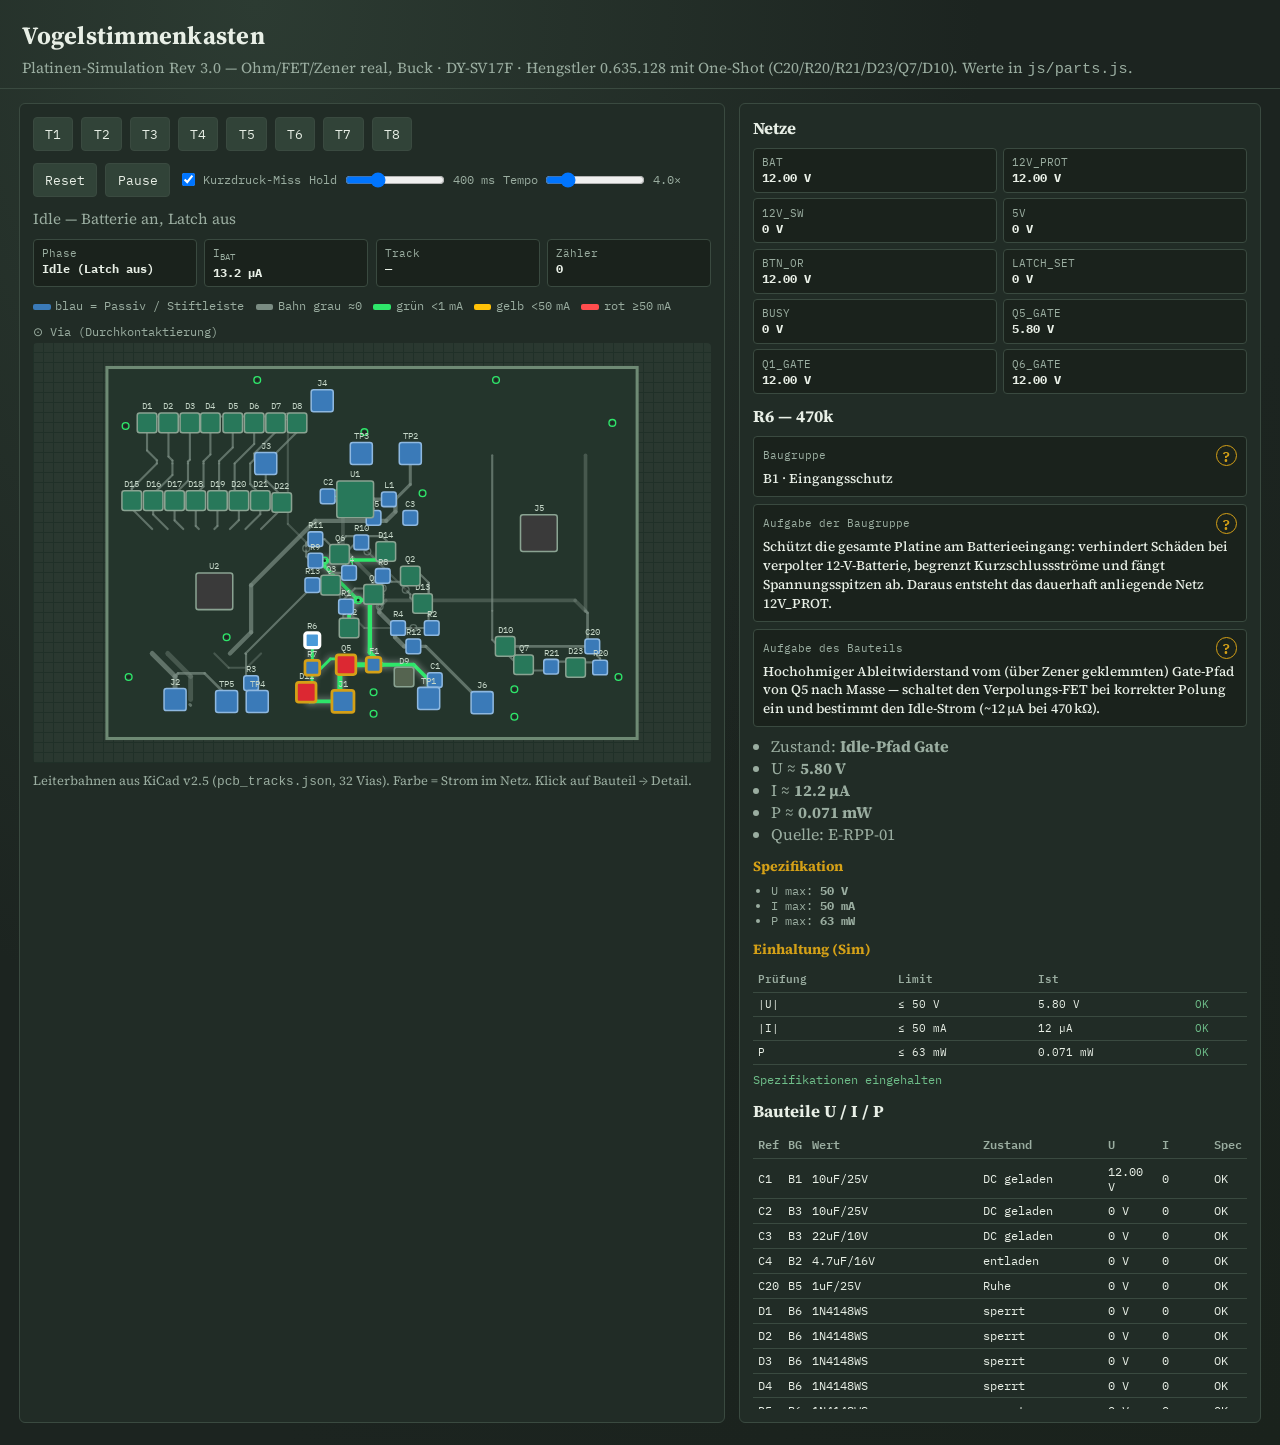
==== simulation/index.html @ e8a03802 "Publish Vogelstimmen MBSE showcase and refresh V3.0 fab package. Includes interactive presentation (" ====
<!DOCTYPE html>
<html lang="de">
<head>
  <meta charset="utf-8" />
  <meta http-equiv="Cache-Control" content="no-cache, no-store, must-revalidate" />
  <meta http-equiv="Pragma" content="no-cache" />
  <meta name="sim-rev" content="2.5" />
  <meta name="viewport" content="width=device-width, initial-scale=1" />
  <title>Vogelstimmenkasten — Platinen-Simulation Rev 2.5</title>
  <link rel="preconnect" href="https://fonts.googleapis.com" />
  <link rel="preconnect" href="https://fonts.gstatic.com" crossorigin />
  <link href="https://fonts.googleapis.com/css2?family=IBM+Plex+Mono:wght@400;600&family=Source+Serif+4:opsz,wght@8..60,500;8..60,700&display=swap" rel="stylesheet" />
  <style>
    :root {
      --bg: #1c2420;
      --panel: #243029;
      --ink: #e8efe6;
      --muted: #9aada0;
      --line: #3a4a40;
      --accent: #d4a017;
      --good: #6fbf8a;
      --hot: #e07a3d;
      --bad: #e35d5d;
      --pcb: #2a3830;
    }
    * { box-sizing: border-box; }
    body {
      margin: 0;
      font-family: "Source Serif 4", Georgia, serif;
      background:
        radial-gradient(ellipse at 20% 0%, #2c3b32 0%, transparent 50%),
        radial-gradient(ellipse at 100% 100%, #1a221c 0%, var(--bg) 55%);
      color: var(--ink);
      min-height: 100vh;
    }
    header {
      padding: 1.1rem 1.4rem 0.6rem;
      border-bottom: 1px solid var(--line);
    }
    header h1 {
      margin: 0;
      font-size: 1.55rem;
      font-weight: 700;
      letter-spacing: 0.01em;
    }
    header p {
      margin: 0.35rem 0 0;
      color: var(--muted);
      font-size: 0.95rem;
    }
    .layout {
      display: grid;
      grid-template-columns: 1.15fr 0.85fr;
      gap: 0.9rem;
      padding: 0.9rem 1.2rem 1.4rem;
    }
    @media (max-width: 980px) {
      .layout { grid-template-columns: 1fr; }
    }
    .panel {
      background: color-mix(in srgb, var(--panel) 92%, black);
      border: 1px solid var(--line);
      border-radius: 6px;
      padding: 0.8rem;
    }
    .row {
      display: flex;
      flex-wrap: wrap;
      gap: 0.5rem;
      align-items: center;
      margin-bottom: 0.7rem;
    }
    .btn-bird, button.ctrl {
      font-family: "IBM Plex Mono", monospace;
      border: 1px solid var(--line);
      background: #314338;
      color: var(--ink);
      padding: 0.45rem 0.7rem;
      border-radius: 4px;
      cursor: pointer;
    }
    .btn-bird:hover, button.ctrl:hover { border-color: var(--accent); }
    .btn-bird.down {
      background: var(--accent);
      color: #1a1a12;
      border-color: var(--accent);
    }
    #board {
      background: repeating-linear-gradient(
        0deg,
        #203028 0 1px,
        transparent 1px 10px
      ),
      repeating-linear-gradient(
        90deg,
        #203028 0 1px,
        transparent 1px 10px
      ),
      var(--pcb);
      border-radius: 4px;
      min-height: 360px;
      overflow: hidden;
    }
    svg.pcb { width: 100%; height: 420px; display: block; }
    .pcb-edge {
      fill: #24352c;
      stroke: #6e8a74;
      stroke-width: 0.5;
    }
    .tracks .track {
      fill: none;
      /* stroke nur per JS — CSS würde Attribute überschreiben */
      transition: opacity 0.12s linear;
    }
    .tracks .track.flow {
      filter: drop-shadow(0 0 0.6px #fff8);
    }
    .tracks .via-outer {
      fill: none;
      stroke-width: 0.22;
      transition: stroke 0.12s linear;
    }
    .tracks .via-inner {
      fill: #1a221c;
      pointer-events: none;
    }
    .legend-flow {
      display: flex;
      flex-wrap: wrap;
      gap: 0.7rem;
      font-family: "IBM Plex Mono", monospace;
      font-size: 0.72rem;
      color: var(--muted);
      margin: 0.45rem 0 0.2rem;
    }
    .legend-flow i {
      display: inline-block;
      width: 1.1rem;
      height: 0.35rem;
      border-radius: 2px;
      margin-right: 0.3rem;
      vertical-align: middle;
    }
    .fp rect {
      fill: #3a4a40;
      stroke: #8aa392;
      stroke-width: 0.25;
      cursor: pointer;
    }
    .fp.active rect { stroke: var(--accent); stroke-width: 0.45; }
    .fp.sel rect { stroke: #fff; stroke-width: 0.55; }
    .fp.warn rect { stroke: var(--bad); }
    .fp-label {
      fill: #c5d6c8;
      font-size: 1.55px;
      font-family: "IBM Plex Mono", monospace;
      pointer-events: none;
    }
    .stats {
      display: grid;
      grid-template-columns: repeat(4, 1fr);
      gap: 0.45rem;
      margin-bottom: 0.7rem;
      font-family: "IBM Plex Mono", monospace;
      font-size: 0.78rem;
    }
    .stats div, #nets div {
      background: #1a221c;
      border: 1px solid var(--line);
      padding: 0.4rem 0.5rem;
      border-radius: 4px;
    }
    .stats span, #nets span { display: block; color: var(--muted); font-size: 0.7rem; }
    #nets {
      display: grid;
      grid-template-columns: repeat(2, 1fr);
      gap: 0.35rem;
      margin-bottom: 0.7rem;
      font-family: "IBM Plex Mono", monospace;
      font-size: 0.78rem;
    }
    #msg {
      color: var(--muted);
      min-height: 1.4em;
      margin: 0 0 0.6rem;
      font-size: 0.95rem;
    }
    table {
      width: 100%;
      border-collapse: collapse;
      font-family: "IBM Plex Mono", monospace;
      font-size: 0.72rem;
    }
    th, td {
      border-bottom: 1px solid var(--line);
      padding: 0.28rem 0.3rem;
      text-align: left;
    }
    th { color: var(--muted); font-weight: 600; }
    tr { cursor: pointer; }
    tr.sel { background: #354a3b; }
    tr.bad { color: var(--bad); }
    .scroll { max-height: 280px; overflow: auto; }
    #detail h3 { margin: 0 0 0.35rem; font-size: 1.05rem; }
    #detail h4 { margin: 0.7rem 0 0.3rem; font-size: 0.88rem; color: var(--accent); }
    #detail ul { margin: 0.4rem 0 0; padding-left: 1.1rem; color: var(--muted); }
    #detail .warn { color: var(--bad); }
    .fp-blue rect { stroke: #8eb8e0; }
    .meta-block {
      display: grid;
      gap: 0.45rem;
      margin: 0.5rem 0;
      font-size: 0.84rem;
    }
    .meta-block > div {
      background: #1a221c;
      border: 1px solid var(--line);
      padding: 0.45rem 0.55rem;
      border-radius: 4px;
    }
    .meta-block .meta-head {
      display: flex;
      align-items: center;
      justify-content: space-between;
      gap: 0.4rem;
      margin-bottom: 0.25rem;
    }
    .meta-block span.label {
      display: block;
      color: var(--muted);
      font-size: 0.68rem;
      font-family: "IBM Plex Mono", monospace;
    }
    .meta-block .meta-text { font-weight: 500; line-height: 1.4; color: var(--ink); }
    button.help-btn {
      flex: 0 0 auto;
      width: 1.35rem;
      height: 1.35rem;
      border-radius: 50%;
      border: 1px solid var(--accent);
      background: transparent;
      color: var(--accent);
      font-family: "IBM Plex Mono", monospace;
      font-size: 0.85rem;
      font-weight: 600;
      line-height: 1;
      cursor: pointer;
      padding: 0;
    }
    button.help-btn:hover { background: var(--accent); color: #1a1a12; }
    .help-overlay {
      position: fixed;
      inset: 0;
      background: rgba(8, 12, 10, 0.72);
      display: none;
      align-items: center;
      justify-content: center;
      z-index: 40;
      padding: 1rem;
    }
    .help-overlay.open { display: flex; }
    .help-dialog {
      background: #243029;
      border: 1px solid var(--line);
      border-radius: 8px;
      max-width: 42rem;
      width: 100%;
      max-height: min(88vh, 780px);
      overflow: auto;
      padding: 1.1rem 1.25rem 1.25rem;
      box-shadow: none;
    }
    .diag-wrap {
      background: #1a221c;
      border: 1px solid var(--line);
      border-radius: 6px;
      padding: 0.5rem 0.4rem 0.35rem;
      margin: 0.35rem 0 0.6rem;
      overflow-x: auto;
    }
    .diag-svg { width: 100%; height: auto; display: block; min-width: 280px; }
    .diag-legend {
      margin: 0.25rem 0 0;
      font-size: 0.72rem;
      color: var(--muted);
      font-family: "IBM Plex Mono", monospace;
    }
    .diag-legend .swatch {
      display: inline-block;
      width: 0.7rem;
      height: 0.7rem;
      border-radius: 2px;
      margin-right: 0.2rem;
      vertical-align: -1px;
      border: 1px solid #6e8a74;
    }
    .diag-legend .swatch.in { background: #24384a; border-color: #5a8ab0; }
    .diag-legend .swatch.out { background: #3a3420; border-color: #c4a35a; }
    .if-title {
      margin: 0.55rem 0 0.3rem;
      font-size: 0.82rem;
      color: var(--muted);
      font-family: "IBM Plex Mono", monospace;
      font-weight: 600;
    }
    table.if-table {
      width: 100%;
      border-collapse: collapse;
      font-size: 0.72rem;
      font-family: "IBM Plex Mono", monospace;
      margin-bottom: 0.4rem;
    }
    table.if-table th, table.if-table td {
      border-bottom: 1px solid var(--line);
      padding: 0.28rem 0.3rem;
      text-align: left;
      vertical-align: top;
    }
    table.if-table th { color: var(--muted); font-weight: 600; }
    .if-badge {
      display: inline-block;
      min-width: 2rem;
      text-align: center;
      font-size: 0.65rem;
      font-weight: 700;
      border-radius: 3px;
      padding: 0.1rem 0.25rem;
    }
    tr.if-in .if-badge { background: #24384a; color: #9ec4e0; }
    tr.if-out .if-badge { background: #3a3420; color: #e0c88a; }
    .help-dialog h3 {
      margin: 0 0 0.35rem;
      font-size: 1.2rem;
    }
    .help-dialog .help-sub {
      color: var(--muted);
      font-size: 0.85rem;
      margin: 0 0 0.9rem;
    }
    .help-dialog h4 {
      margin: 0.9rem 0 0.35rem;
      font-size: 0.95rem;
      color: var(--accent);
    }
    .help-dialog p {
      margin: 0 0 0.65rem;
      line-height: 1.55;
      font-size: 0.92rem;
      white-space: pre-wrap;
    }
    .help-dialog .help-close {
      float: right;
      font-family: "IBM Plex Mono", monospace;
      border: 1px solid var(--line);
      background: #314338;
      color: var(--ink);
      border-radius: 4px;
      padding: 0.25rem 0.55rem;
      cursor: pointer;
    }
    .spec-list { font-family: "IBM Plex Mono", monospace; font-size: 0.75rem; }
    table.spec-check { font-size: 0.7rem; margin-top: 0.3rem; }
    table.spec-check tr.ok td:last-child { color: var(--good); }
    table.spec-check tr.fail td:last-child { color: var(--bad); font-weight: 600; }
    .comp-verdict { font-family: "IBM Plex Mono", monospace; font-size: 0.78rem; margin: 0.4rem 0 0; }
    .comp-verdict.ok { color: var(--good); }
    .comp-verdict.fail { color: var(--bad); }
    .legend-flow .blue-swatch { background: #3a7ab8; }
    label.chk, label.rng {
      font-family: "IBM Plex Mono", monospace;
      font-size: 0.75rem;
      color: var(--muted);
      display: inline-flex;
      gap: 0.35rem;
      align-items: center;
    }
    input[type="range"] { width: 100px; }
    .note {
      margin-top: 0.6rem;
      font-size: 0.8rem;
      color: var(--muted);
      line-height: 1.35;
    }
  </style>
</head>
<body>
  <header>
    <h1>Vogelstimmenkasten</h1>
    <p>Platinen-Simulation Rev&nbsp;3.0 — Ohm/FET/Zener real, Buck · DY-SV17F · Hengstler 0.635.128 mit One-Shot (C20/R20/R21/D23/Q7/D10). Werte in <code>js/parts.js</code>.</p>
  </header>

  <div class="layout">
    <section class="panel">
      <div class="row" id="buttons"></div>
      <div class="row">
        <button class="ctrl" id="reset" type="button">Reset</button>
        <button class="ctrl" id="pause" type="button">Pause</button>
        <label class="chk"><input type="checkbox" id="miss" checked /> Kurzdruck-Miss</label>
        <label class="rng">Hold <input type="range" id="hold" min="50" max="1200" value="400" step="50" /> <span id="hold-val">400 ms</span></label>
        <label class="rng">Tempo <input type="range" id="speed" min="0.5" max="20" value="4" step="0.5" /> <span id="speed-val">4.0×</span></label>
      </div>
      <p id="msg"></p>
      <div class="stats">
        <div><span>Phase</span><strong id="phase">—</strong></div>
        <div><span>I<sub>BAT</sub></span><strong id="ibat">—</strong></div>
        <div><span>Track</span><strong id="track">—</strong></div>
        <div><span>Zähler</span><strong id="counter">0</strong></div>
      </div>
      <div class="legend-flow">
        <span><i class="blue-swatch"></i>blau = Passiv / Stiftleiste</span>
        <span><i style="background:#7a8c82"></i>Bahn grau ≈0</span>
        <span><i style="background:#2ee66a"></i>grün &lt;1 mA</span>
        <span><i style="background:#ffc107"></i>gelb &lt;50 mA</span>
        <span><i style="background:#ff4d4d"></i>rot ≥50 mA</span>
        <span>⊙ Via (Durchkontaktierung)</span>
      </div>
      <div id="board"></div>
      <p class="note">Leiterbahnen aus KiCad v2.5 (<code>pcb_tracks.json</code>, 32 Vias). Farbe = Strom im Netz. Klick auf Bauteil → Detail.</p>
    </section>

    <aside class="panel">
      <h2 style="margin:0 0 0.5rem;font-size:1.05rem;">Netze</h2>
      <div id="nets"></div>
      <div id="detail"></div>
      <h2 style="margin:0.8rem 0 0.4rem;font-size:1.05rem;">Bauteile U / I / P</h2>
      <div class="scroll">
        <table>
          <thead>
            <tr><th>Ref</th><th>BG</th><th>Wert</th><th>Zustand</th><th>U</th><th>I</th><th>Spec</th></tr>
          </thead>
          <tbody id="part-table"></tbody>
        </table>
      </div>
    </aside>
  </div>

  <div id="help-overlay" class="help-overlay" aria-hidden="true">
    <div class="help-dialog" role="dialog" aria-modal="true" aria-labelledby="help-title">
      <button type="button" class="help-close" id="help-close">Schließen</button>
      <h3 id="help-title">Erklärung</h3>
      <p class="help-sub" id="help-sub"></p>

      <h4>System — Hauptbaugruppen</h4>
      <div class="diag-wrap" id="help-sys-diag"></div>

      <h4>Baugruppe — Funktion &amp; Schnittstellen</h4>
      <div class="diag-wrap" id="help-inner-diag"></div>

      <h4>Was die Baugruppe tut</h4>
      <p id="help-block"></p>
      <h4>Was dieses Bauteil tut</h4>
      <p id="help-part"></p>
    </div>
  </div>

  <script type="module">
    import { boot } from "./js/app.js";
    boot().catch((e) => {
      document.body.insertAdjacentHTML(
        "afterbegin",
        `<p style="background:#5a2020;padding:1rem;margin:0">Start fehlgeschlagen: ${e.message}. Bitte per <code>START.bat</code> / <code>START_SHOWCASE.bat</code> öffnen (lokaler Server), dann Strg+Shift+R.</p>`,
      );
      console.error(e);
    });
  </script>
</body>
</html>
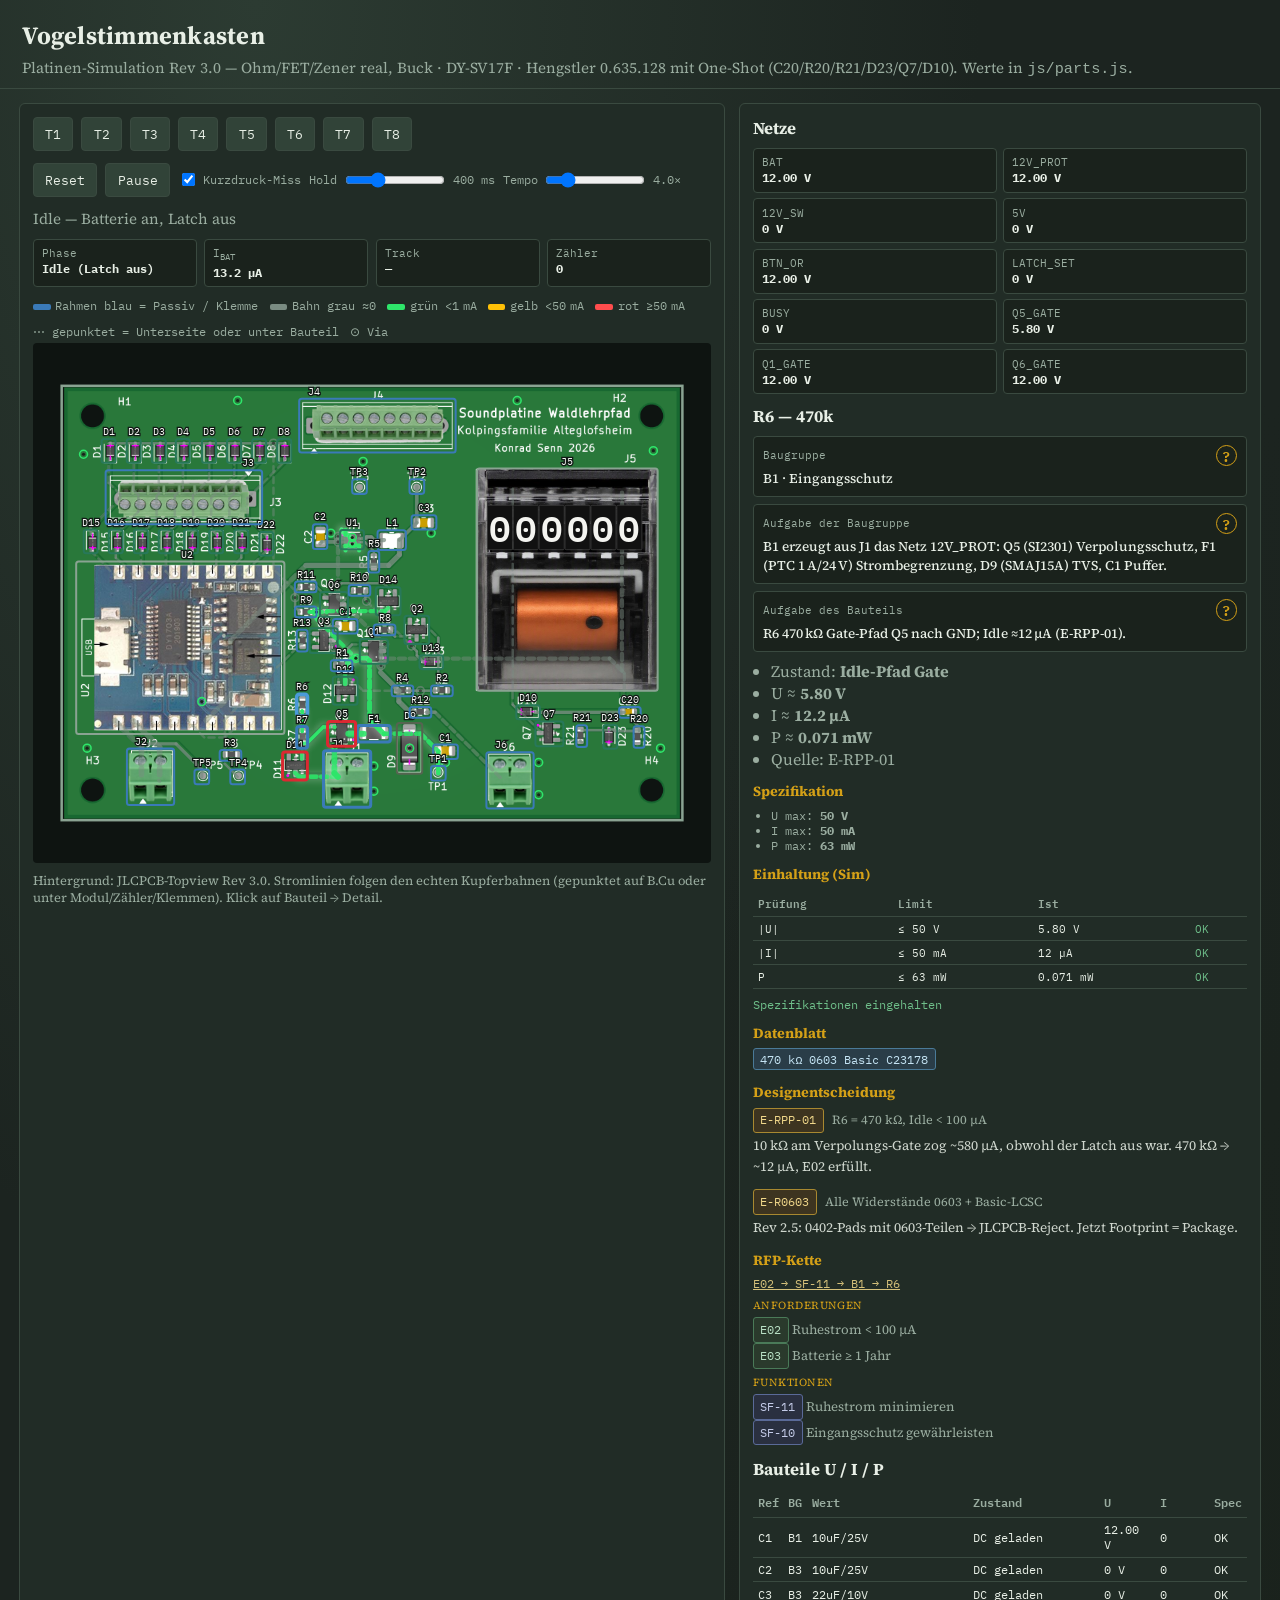
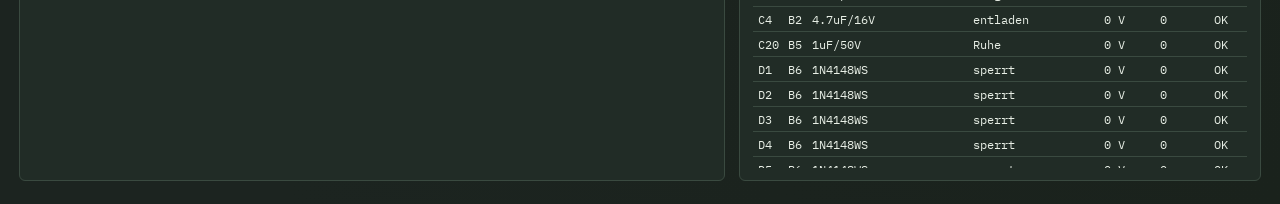
==== commit 95165869: "Compact mobile home + Rev 3.0 docs" ====
--- a/simulation/index.html
+++ b/simulation/index.html
@@ -4,9 +4,9 @@
   <meta charset="utf-8" />
   <meta http-equiv="Cache-Control" content="no-cache, no-store, must-revalidate" />
   <meta http-equiv="Pragma" content="no-cache" />
-  <meta name="sim-rev" content="2.5" />
+  <meta name="sim-rev" content="3.0-adr" />
   <meta name="viewport" content="width=device-width, initial-scale=1" />
-  <title>Vogelstimmenkasten — Platinen-Simulation Rev 2.5</title>
+  <title>Vogelstimmenkasten — Platinen-Simulation Rev 3.0</title>
   <link rel="preconnect" href="https://fonts.googleapis.com" />
   <link rel="preconnect" href="https://fonts.gstatic.com" crossorigin />
   <link href="https://fonts.googleapis.com/css2?family=IBM+Plex+Mono:wght@400;600&family=Source+Serif+4:opsz,wght@8..60,500;8..60,700&display=swap" rel="stylesheet" />
@@ -86,26 +86,17 @@
       border-color: var(--accent);
     }
     #board {
-      background: repeating-linear-gradient(
-        0deg,
-        #203028 0 1px,
-        transparent 1px 10px
-      ),
-      repeating-linear-gradient(
-        90deg,
-        #203028 0 1px,
-        transparent 1px 10px
-      ),
-      var(--pcb);
+      background: #0e1411;
       border-radius: 4px;
       min-height: 360px;
       overflow: hidden;
     }
-    svg.pcb { width: 100%; height: 420px; display: block; }
+    svg.pcb { width: 100%; height: 520px; display: block; }
+    .pcb-photo { pointer-events: none; }
     .pcb-edge {
-      fill: #24352c;
-      stroke: #6e8a74;
-      stroke-width: 0.5;
+      fill: none;
+      stroke: #8aa392;
+      stroke-width: 0.35;
     }
     .tracks .track {
       fill: none;
@@ -114,6 +105,9 @@
     }
     .tracks .track.flow {
       filter: drop-shadow(0 0 0.6px #fff8);
+    }
+    .tracks .track.hidden-cu {
+      stroke-dasharray: 0.85 0.65;
     }
     .tracks .via-outer {
       fill: none;
@@ -141,20 +135,43 @@
       margin-right: 0.3rem;
       vertical-align: middle;
     }
+    .fp { cursor: pointer; }
     .fp rect {
-      fill: #3a4a40;
+      fill: transparent;
       stroke: #8aa392;
-      stroke-width: 0.25;
-      cursor: pointer;
-    }
-    .fp.active rect { stroke: var(--accent); stroke-width: 0.45; }
-    .fp.sel rect { stroke: #fff; stroke-width: 0.55; }
+      stroke-width: 0.28;
+    }
+    .fp-blue rect { stroke: #3a7ab8; }
+    .fp.active rect { stroke: var(--accent); stroke-width: 0.42; }
+    .fp.sel rect { stroke: #fff; stroke-width: 0.5; }
     .fp.warn rect { stroke: var(--bad); }
+    .fp-photo { pointer-events: none; }
+    .cnt-drum {
+      fill: #111;
+      stroke: #3a3a3a;
+      stroke-width: 0.12;
+    }
+    .cnt-digit {
+      fill: #f4f4f0;
+      font-family: "IBM Plex Mono", monospace;
+      font-weight: 600;
+      pointer-events: none;
+    }
+    .cnt-digit.cnt-tick {
+      animation: cnt-roll 0.18s ease-out;
+    }
+    @keyframes cnt-roll {
+      from { opacity: 0.2; transform: translateY(1.2px); }
+      to { opacity: 1; transform: translateY(0); }
+    }
     .fp-label {
-      fill: #c5d6c8;
-      font-size: 1.55px;
+      fill: #f4f7f2;
+      font-size: 1.45px;
       font-family: "IBM Plex Mono", monospace;
       pointer-events: none;
+      paint-order: stroke;
+      stroke: #121a16;
+      stroke-width: 0.35px;
     }
     .stats {
       display: grid;
@@ -205,7 +222,6 @@
     #detail h4 { margin: 0.7rem 0 0.3rem; font-size: 0.88rem; color: var(--accent); }
     #detail ul { margin: 0.4rem 0 0; padding-left: 1.1rem; color: var(--muted); }
     #detail .warn { color: var(--bad); }
-    .fp-blue rect { stroke: #8eb8e0; }
     .meta-block {
       display: grid;
       gap: 0.45rem;
@@ -348,6 +364,15 @@
       font-size: 0.92rem;
       white-space: pre-wrap;
     }
+    .help-dialog em {
+      display: block;
+      margin-top: 0.55rem;
+      color: #c5d4c8;
+      font-style: italic;
+      font-family: "Source Serif 4", Georgia, serif;
+      font-size: 0.95rem;
+      line-height: 1.5;
+    }
     .help-dialog .help-close {
       float: right;
       font-family: "IBM Plex Mono", monospace;
@@ -365,6 +390,86 @@
     .comp-verdict { font-family: "IBM Plex Mono", monospace; font-size: 0.78rem; margin: 0.4rem 0 0; }
     .comp-verdict.ok { color: var(--good); }
     .comp-verdict.fail { color: var(--bad); }
+    .trace-block h4 { margin: 0.65rem 0 0.25rem; font-size: 0.88rem; color: var(--accent); }
+    .trace-links { display: flex; flex-wrap: wrap; gap: 0.35rem; }
+    .trace-chip {
+      display: inline-block;
+      font-family: "IBM Plex Mono", monospace;
+      font-size: 0.72rem;
+      padding: 0.18rem 0.4rem;
+      border-radius: 3px;
+      text-decoration: none;
+      border: 1px solid var(--line);
+      color: var(--ink);
+    }
+    .trace-chip.ds { background: #2a3d48; border-color: #4a7a98; color: #c5e4f4; }
+    .trace-chip.adr { background: #3d3420; border-color: #a88830; color: #f0d78a; }
+    .trace-chip.req { background: #2a3a2c; border-color: #4a7a58; color: #b8e0c4; }
+    .trace-chip.sf { background: #2a3040; border-color: #5a6a98; color: #c4cce8; }
+    .trace-chip:hover { border-color: var(--accent); }
+    .trace-hint { color: var(--muted); font-size: 0.78rem; margin-left: 0.25rem; }
+    .rfp-chain {
+      font-family: "IBM Plex Mono", monospace;
+      font-size: 0.78rem;
+      margin: 0.2rem 0 0.45rem;
+    }
+    .rfp-chain a { color: #d4c07a; }
+    .trace-rfp {
+      display: grid;
+      gap: 0.4rem;
+      font-size: 0.82rem;
+      color: var(--muted);
+    }
+    .trace-rfp .label {
+      display: block;
+      font-size: 0.68rem;
+      letter-spacing: 0.04em;
+      text-transform: uppercase;
+      color: var(--accent);
+      margin-bottom: 0.15rem;
+    }
+    .trace-adr, .trace-rfp { line-height: 1.55; }
+    .trace-adr-item { margin: 0 0 0.65rem; }
+    .trace-why { margin: 0.2rem 0 0; font-size: 0.84rem; color: var(--ink); opacity: 0.88; }
+    .trace-block h4 { margin: 0.65rem 0 0.25rem; font-size: 0.88rem; color: var(--accent); }
+    .trace-links { display: flex; flex-wrap: wrap; gap: 0.35rem; }
+    .trace-chip {
+      display: inline-block;
+      font-family: "IBM Plex Mono", monospace;
+      font-size: 0.72rem;
+      padding: 0.18rem 0.4rem;
+      border-radius: 3px;
+      text-decoration: none;
+      border: 1px solid var(--line);
+      color: var(--ink);
+    }
+    .trace-chip.ds { background: #2a3d48; border-color: #4a7a98; color: #c5e4f4; }
+    .trace-chip.adr { background: #3d3420; border-color: #a88830; color: #f0d78a; }
+    .trace-chip.req { background: #2a3a2c; border-color: #4a7a58; color: #b8e0c4; }
+    .trace-chip.sf { background: #2a3040; border-color: #5a6a98; color: #c4cce8; }
+    .trace-chip:hover { border-color: var(--accent); }
+    .trace-hint { color: var(--muted); font-size: 0.78rem; margin-left: 0.25rem; }
+    .rfp-chain {
+      font-family: "IBM Plex Mono", monospace;
+      font-size: 0.78rem;
+      margin: 0.2rem 0 0.45rem;
+    }
+    .rfp-chain a { color: #d4c07a; }
+    .trace-rfp {
+      display: grid;
+      gap: 0.4rem;
+      font-size: 0.82rem;
+      color: var(--muted);
+    }
+    .trace-rfp .label {
+      display: block;
+      font-size: 0.68rem;
+      letter-spacing: 0.04em;
+      text-transform: uppercase;
+      color: var(--accent);
+      margin-bottom: 0.15rem;
+    }
+    .trace-adr, .trace-rfp { line-height: 1.55; }
     .legend-flow .blue-swatch { background: #3a7ab8; }
     label.chk, label.rng {
       font-family: "IBM Plex Mono", monospace;
@@ -407,15 +512,16 @@
         <div><span>Zähler</span><strong id="counter">0</strong></div>
       </div>
       <div class="legend-flow">
-        <span><i class="blue-swatch"></i>blau = Passiv / Stiftleiste</span>
+        <span><i class="blue-swatch"></i>Rahmen blau = Passiv / Klemme</span>
         <span><i style="background:#7a8c82"></i>Bahn grau ≈0</span>
         <span><i style="background:#2ee66a"></i>grün &lt;1 mA</span>
         <span><i style="background:#ffc107"></i>gelb &lt;50 mA</span>
         <span><i style="background:#ff4d4d"></i>rot ≥50 mA</span>
-        <span>⊙ Via (Durchkontaktierung)</span>
+        <span>⋯ gepunktet = Unterseite oder unter Bauteil</span>
+        <span>⊙ Via</span>
       </div>
       <div id="board"></div>
-      <p class="note">Leiterbahnen aus KiCad v2.5 (<code>pcb_tracks.json</code>, 32 Vias). Farbe = Strom im Netz. Klick auf Bauteil → Detail.</p>
+      <p class="note">Hintergrund: JLCPCB-Topview Rev 3.0. Stromlinien folgen den echten Kupferbahnen (gepunktet auf B.Cu oder unter Modul/Zähler/Klemmen). Klick auf Bauteil → Detail.</p>
     </section>
 
     <aside class="panel">
@@ -446,10 +552,11 @@
       <h4>Baugruppe — Funktion &amp; Schnittstellen</h4>
       <div class="diag-wrap" id="help-inner-diag"></div>
 
-      <h4>Was die Baugruppe tut</h4>
+      <h4>Die Baugruppe in Alltagssprache</h4>
       <p id="help-block"></p>
-      <h4>Was dieses Bauteil tut</h4>
+      <h4>Dieses Bauteil — wozu und wie</h4>
       <p id="help-part"></p>
+      <div id="help-trace"></div>
     </div>
   </div>
 
